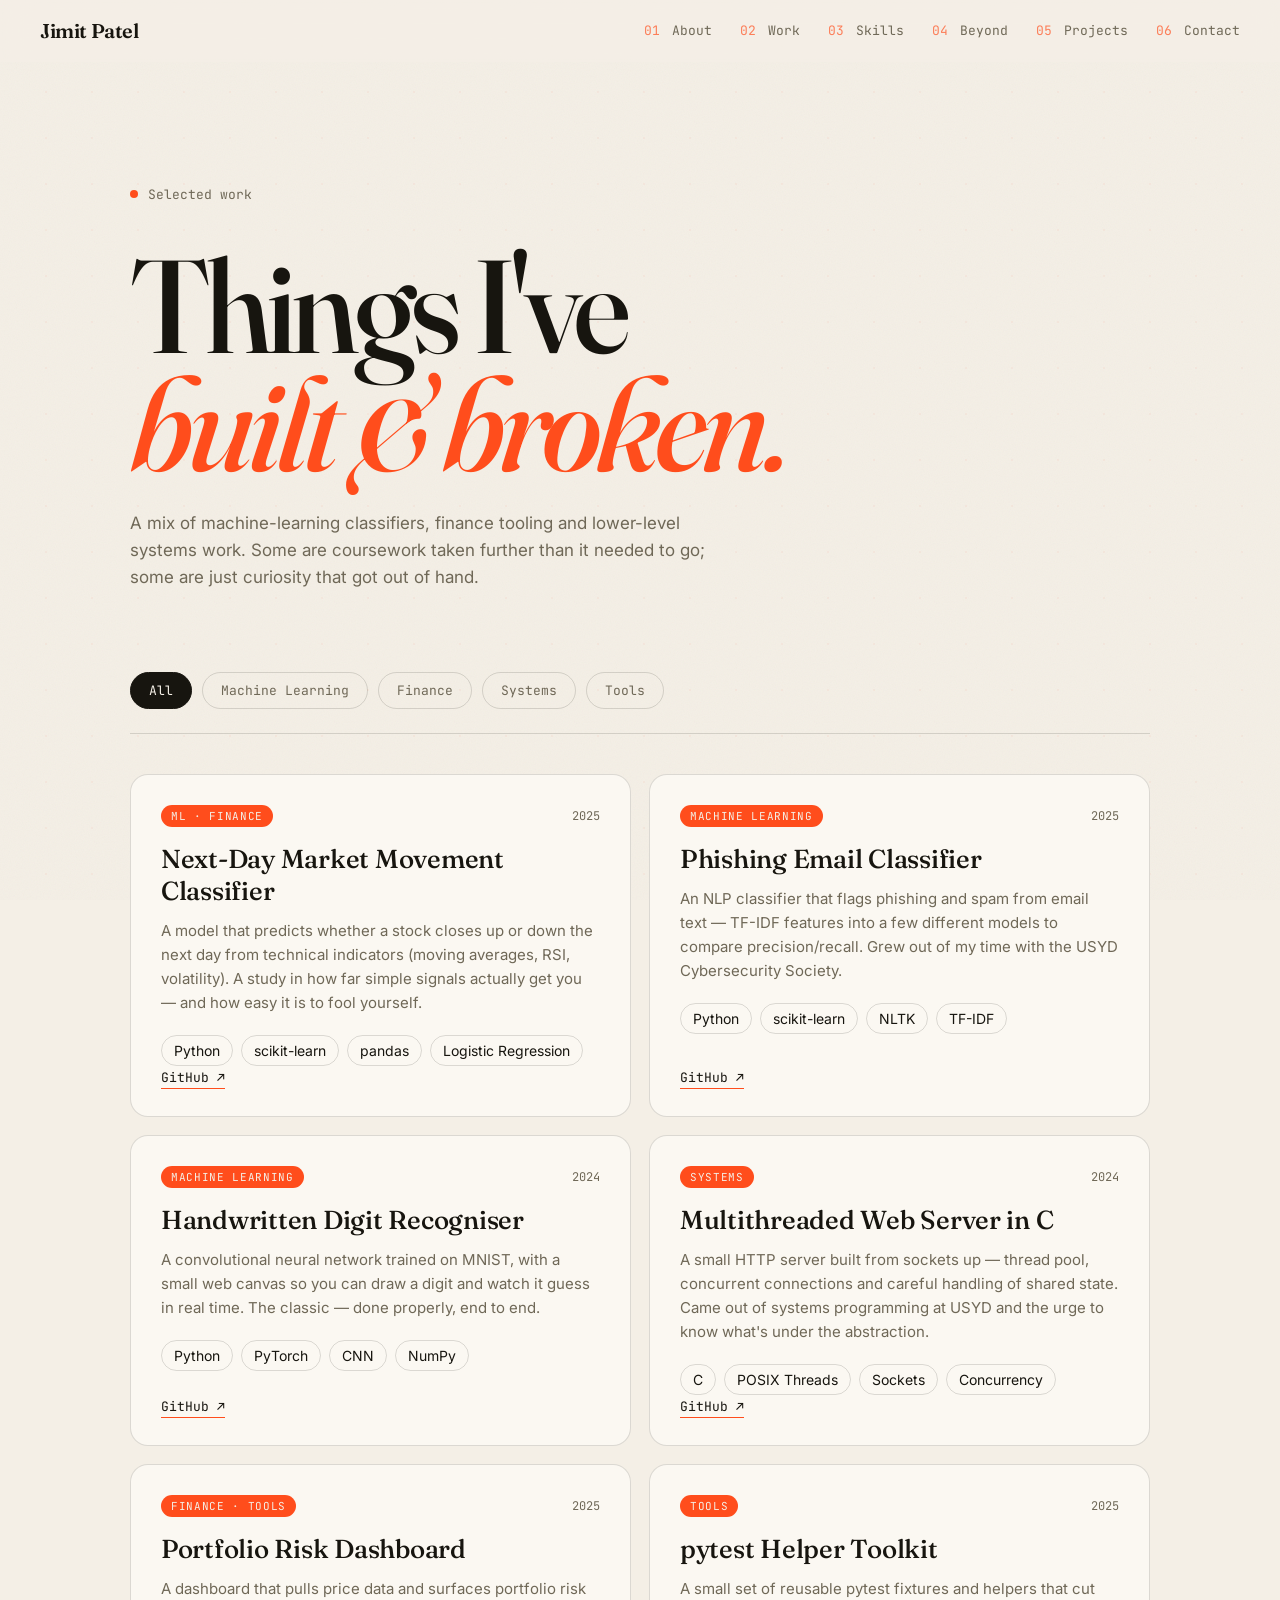
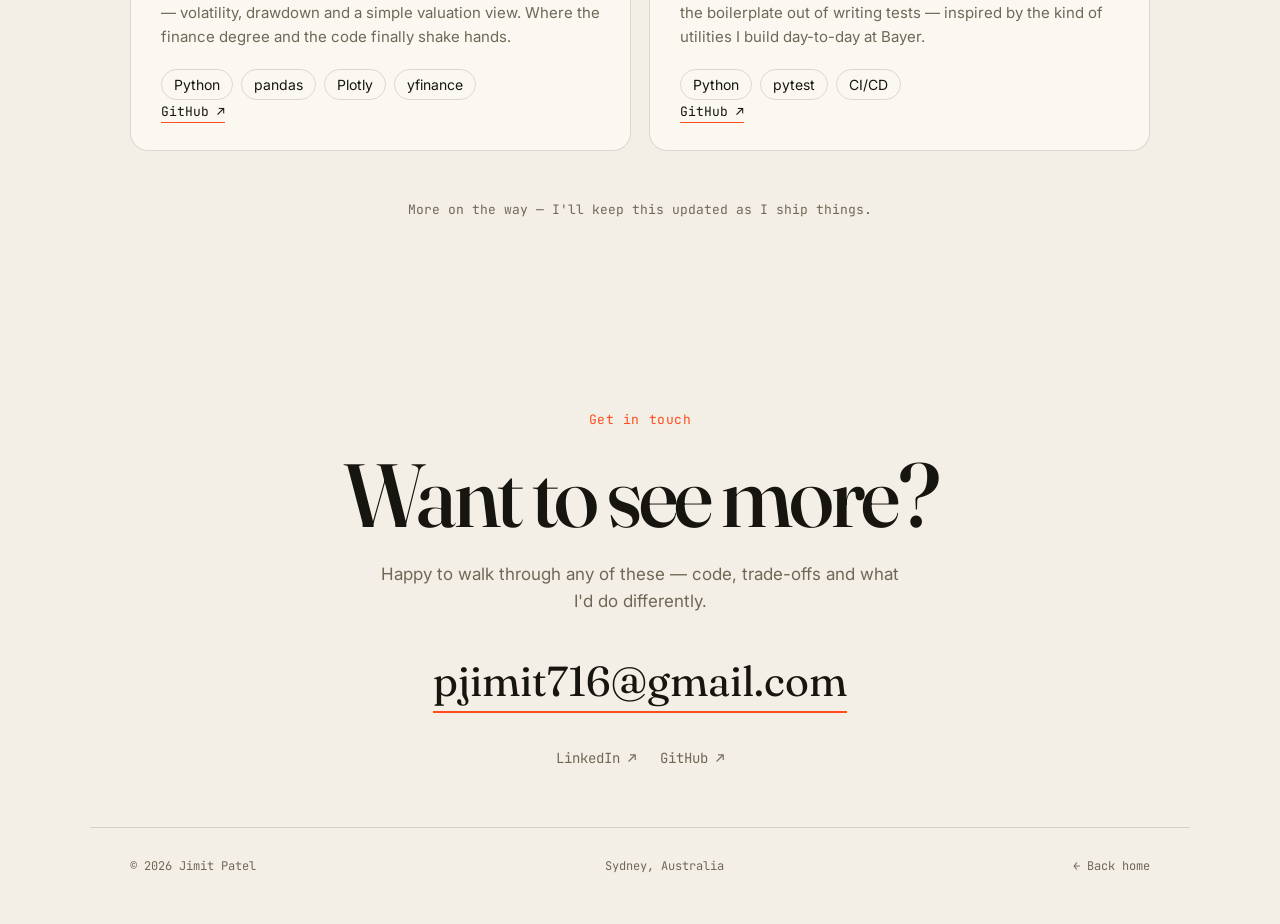
==== projects.html @ 91bda038 "V3 - redesign as editorial site, refresh content, add hidden projects page - Rebuild UI: warm editor" ====
<!DOCTYPE html>
<html lang="en">
<head>
<meta charset="UTF-8">
<meta name="viewport" content="width=device-width, initial-scale=1.0">
<title>Jimit Patel — Projects</title>
<meta name="description" content="Projects by Jimit Patel — machine learning classifiers, finance tooling and systems programming.">
<link rel="preconnect" href="https://fonts.googleapis.com">
<link rel="preconnect" href="https://fonts.gstatic.com" crossorigin>
<link href="https://fonts.googleapis.com/css2?family=Fraunces:ital,opsz,wght@0,9..144,300..900;1,9..144,300..900&family=Inter:wght@300;400;500;600&family=JetBrains+Mono:wght@400;500&display=swap" rel="stylesheet">
<link rel="stylesheet" href="style.css">
</head>

<body>

<canvas id="grid" aria-hidden="true"></canvas>
<div class="grain" aria-hidden="true"></div>
<div class="cursor-glow" aria-hidden="true"></div>

<nav>
  <a href="index.html#top" class="brand">Jimit Patel</a>
  <div class="nav-links" id="navLinks">
    <a href="index.html#about"><span>01</span> About</a>
    <a href="index.html#work"><span>02</span> Work</a>
    <a href="index.html#skills"><span>03</span> Skills</a>
    <a href="index.html#beyond"><span>04</span> Beyond</a>
    <a href="projects.html" class="active"><span>05</span> Projects</a>
    <a href="index.html#contact"><span>06</span> Contact</a>
  </div>
  <button class="nav-toggle" id="navToggle" aria-label="Toggle menu" aria-expanded="false">
    <span></span><span></span><span></span>
  </button>
</nav>

<header class="proj-hero" id="top">
  <p class="eyeline" data-reveal><span class="dot"></span> Selected work</p>
  <h1 data-reveal>Things I've<br><span class="accent">built &amp; broken.</span></h1>
  <p class="lede" data-reveal>
    A mix of machine-learning classifiers, finance tooling and lower-level systems work.
    Some are coursework taken further than it needed to go; some are just curiosity that
    got out of hand.
  </p>
</header>

<section class="proj-section">
  <div class="filter-bar" data-reveal>
    <button class="filter active" data-filter="all">All</button>
    <button class="filter" data-filter="ml">Machine Learning</button>
    <button class="filter" data-filter="finance">Finance</button>
    <button class="filter" data-filter="systems">Systems</button>
    <button class="filter" data-filter="tools">Tools</button>
  </div>

  <div class="proj-grid" id="projGrid">

    <article class="proj-card" data-category="ml finance" data-reveal>
      <div class="pc-top">
        <span class="pc-cat">ML · Finance</span>
        <span class="pc-year">2025</span>
      </div>
      <h3>Next-Day Market Movement Classifier</h3>
      <p>A model that predicts whether a stock closes up or down the next day from technical
        indicators (moving averages, RSI, volatility). A study in how far simple signals
        actually get you — and how easy it is to fool yourself.</p>
      <div class="tags">
        <span>Python</span><span>scikit-learn</span><span>pandas</span><span>Logistic Regression</span>
      </div>
      <div class="pc-links">
        <a href="#" target="_blank" rel="noopener">GitHub ↗</a>
      </div>
    </article>

    <article class="proj-card" data-category="ml" data-reveal>
      <div class="pc-top">
        <span class="pc-cat">Machine Learning</span>
        <span class="pc-year">2025</span>
      </div>
      <h3>Phishing Email Classifier</h3>
      <p>An NLP classifier that flags phishing and spam from email text — TF-IDF features into
        a few different models to compare precision/recall. Grew out of my time with the USYD
        Cybersecurity Society.</p>
      <div class="tags">
        <span>Python</span><span>scikit-learn</span><span>NLTK</span><span>TF-IDF</span>
      </div>
      <div class="pc-links">
        <a href="#" target="_blank" rel="noopener">GitHub ↗</a>
      </div>
    </article>

    <article class="proj-card" data-category="ml" data-reveal>
      <div class="pc-top">
        <span class="pc-cat">Machine Learning</span>
        <span class="pc-year">2024</span>
      </div>
      <h3>Handwritten Digit Recogniser</h3>
      <p>A convolutional neural network trained on MNIST, with a small web canvas so you can
        draw a digit and watch it guess in real time. The classic — done properly, end to end.</p>
      <div class="tags">
        <span>Python</span><span>PyTorch</span><span>CNN</span><span>NumPy</span>
      </div>
      <div class="pc-links">
        <a href="#" target="_blank" rel="noopener">GitHub ↗</a>
      </div>
    </article>

    <article class="proj-card" data-category="systems" data-reveal>
      <div class="pc-top">
        <span class="pc-cat">Systems</span>
        <span class="pc-year">2024</span>
      </div>
      <h3>Multithreaded Web Server in C</h3>
      <p>A small HTTP server built from sockets up — thread pool, concurrent connections and
        careful handling of shared state. Came out of systems programming at USYD and the urge
        to know what's under the abstraction.</p>
      <div class="tags">
        <span>C</span><span>POSIX Threads</span><span>Sockets</span><span>Concurrency</span>
      </div>
      <div class="pc-links">
        <a href="#" target="_blank" rel="noopener">GitHub ↗</a>
      </div>
    </article>

    <article class="proj-card" data-category="finance tools" data-reveal>
      <div class="pc-top">
        <span class="pc-cat">Finance · Tools</span>
        <span class="pc-year">2025</span>
      </div>
      <h3>Portfolio Risk Dashboard</h3>
      <p>A dashboard that pulls price data and surfaces portfolio risk — volatility, drawdown
        and a simple valuation view. Where the finance degree and the code finally shake hands.</p>
      <div class="tags">
        <span>Python</span><span>pandas</span><span>Plotly</span><span>yfinance</span>
      </div>
      <div class="pc-links">
        <a href="#" target="_blank" rel="noopener">GitHub ↗</a>
      </div>
    </article>

    <article class="proj-card" data-category="tools" data-reveal>
      <div class="pc-top">
        <span class="pc-cat">Tools</span>
        <span class="pc-year">2025</span>
      </div>
      <h3>pytest Helper Toolkit</h3>
      <p>A small set of reusable pytest fixtures and helpers that cut the boilerplate out of
        writing tests — inspired by the kind of utilities I build day-to-day at Bayer.</p>
      <div class="tags">
        <span>Python</span><span>pytest</span><span>CI/CD</span>
      </div>
      <div class="pc-links">
        <a href="#" target="_blank" rel="noopener">GitHub ↗</a>
      </div>
    </article>

  </div>

  <p class="proj-note" data-reveal>More on the way — I'll keep this updated as I ship things.</p>
</section>

<section id="contact">
  <p class="section-tag" data-reveal>Get in touch</p>
  <h2 class="contact-head" data-reveal>Want to see more?</h2>
  <p class="contact-sub" data-reveal>Happy to walk through any of these — code, trade-offs and what I'd do differently.</p>
  <a class="mail-link magnetic" href="mailto:pjimit716@gmail.com" data-reveal>pjimit716@gmail.com</a>
  <div class="contact-links" data-reveal>
    <a href="https://www.linkedin.com/in/-jimit-patel" target="_blank" rel="noopener">LinkedIn ↗</a>
    <a href="https://github.com/Jimit-Bayer" target="_blank" rel="noopener">GitHub ↗</a>
  </div>
</section>

<footer>
  <span>© 2026 Jimit Patel</span>
  <span>Sydney, Australia</span>
  <span><a href="index.html#top" style="color:inherit;text-decoration:none;">← Back home</a></span>
</footer>

<button class="to-top" id="toTop" aria-label="Back to top">↑</button>

<script src="script.js"></script>
<script>
/* ---------- project filtering ---------- */
const filters = document.querySelectorAll(".filter");
const cards = document.querySelectorAll(".proj-card");
filters.forEach((btn) => {
  btn.addEventListener("click", () => {
    filters.forEach((b) => b.classList.remove("active"));
    btn.classList.add("active");
    const f = btn.dataset.filter;
    cards.forEach((card) => {
      const show = f === "all" || card.dataset.category.includes(f);
      card.classList.toggle("hide", !show);
    });
  });
});
</script>
</body>
</html>
---- style.css ----
:root {
  --paper: #f4efe6;
  --paper-2: #ece5d8;
  --ink: #17150f;
  --muted: #6f6857;
  --line: rgba(23, 21, 15, 0.14);
  --accent: #ff4d1c;
  --accent-2: #1f4734;
  --card: #fbf8f2;
  --shadow: 0 24px 60px -28px rgba(23, 21, 15, 0.35);
  --serif: "Fraunces", Georgia, serif;
  --sans: "Inter", system-ui, sans-serif;
  --mono: "JetBrains Mono", monospace;
}

* { box-sizing: border-box; }

html { scroll-behavior: smooth; }

body {
  margin: 0;
  font-family: var(--sans);
  background: var(--paper);
  color: var(--ink);
  overflow-x: hidden;
  -webkit-font-smoothing: antialiased;
}

/* ---------- background layers ---------- */
#grid {
  position: fixed;
  inset: 0;
  width: 100%;
  height: 100%;
  z-index: -2;
  opacity: 0.5;
}

.grain {
  position: fixed;
  inset: 0;
  z-index: -1;
  pointer-events: none;
  opacity: 0.045;
  background-image: url("data:image/svg+xml,%3Csvg xmlns='http://www.w3.org/2000/svg' width='120' height='120'%3E%3Cfilter id='n'%3E%3CfeTurbulence type='fractalNoise' baseFrequency='0.85' numOctaves='3'/%3E%3C/filter%3E%3Crect width='100%25' height='100%25' filter='url(%23n)'/%3E%3C/svg%3E");
}

.cursor-glow {
  position: fixed;
  top: 0; left: 0;
  width: 460px; height: 460px;
  margin: -230px 0 0 -230px;
  border-radius: 50%;
  background: radial-gradient(circle, rgba(255, 77, 28, 0.16), transparent 60%);
  pointer-events: none;
  z-index: 0;
  transition: opacity 0.4s ease;
  opacity: 0;
}

/* ---------- nav ---------- */
nav {
  position: sticky;
  top: 0;
  z-index: 1000;
  display: flex;
  justify-content: space-between;
  align-items: center;
  padding: 18px 40px;
  background: rgba(244, 239, 230, 0.72);
  backdrop-filter: blur(14px);
  border-bottom: 1px solid transparent;
  transition: border-color 0.3s ease;
}

nav.scrolled { border-color: var(--line); }

.brand {
  font-family: var(--serif);
  font-weight: 600;
  font-size: 20px;
  letter-spacing: -0.02em;
  color: var(--ink);
  text-decoration: none;
}

.nav-links { display: flex; gap: 28px; }

.nav-links a {
  font-family: var(--mono);
  font-size: 13px;
  color: var(--muted);
  text-decoration: none;
  transition: color 0.25s ease;
  position: relative;
}

.nav-links a span { color: var(--accent); opacity: 0.7; margin-right: 4px; }
.nav-links a:hover,
.nav-links a.active { color: var(--ink); }

/* hamburger */
.nav-toggle {
  display: none;
  flex-direction: column;
  justify-content: center;
  gap: 5px;
  width: 42px; height: 42px;
  background: transparent;
  border: 1px solid var(--line);
  border-radius: 10px;
  cursor: pointer;
  padding: 0;
}
.nav-toggle span {
  display: block;
  width: 18px; height: 2px;
  margin: 0 auto;
  background: var(--ink);
  transition: transform 0.3s ease, opacity 0.3s ease;
}
.nav-toggle.open span:nth-child(1) { transform: translateY(7px) rotate(45deg); }
.nav-toggle.open span:nth-child(2) { opacity: 0; }
.nav-toggle.open span:nth-child(3) { transform: translateY(-7px) rotate(-45deg); }

/* ---------- hero ---------- */
.hero {
  position: relative;
  max-width: 1100px;
  margin: 0 auto;
  padding: 130px 40px 60px;
}

.eyeline {
  font-family: var(--mono);
  font-size: 13px;
  color: var(--muted);
  display: inline-flex;
  align-items: center;
  gap: 10px;
  margin: 0 0 26px;
}

.dot {
  width: 8px; height: 8px;
  border-radius: 50%;
  background: var(--accent);
  box-shadow: 0 0 0 0 rgba(255, 77, 28, 0.6);
  animation: pulse 2s infinite;
}

@keyframes pulse {
  0% { box-shadow: 0 0 0 0 rgba(255, 77, 28, 0.5); }
  70% { box-shadow: 0 0 0 9px rgba(255, 77, 28, 0); }
  100% { box-shadow: 0 0 0 0 rgba(255, 77, 28, 0); }
}

.hero h1 {
  font-family: var(--serif);
  font-weight: 500;
  font-size: clamp(72px, 17vw, 220px);
  line-height: 0.86;
  letter-spacing: -0.04em;
  margin: 0;
}

.hero h1 .line { display: block; }
.hero h1 .accent { color: var(--accent); font-style: italic; }

.role {
  font-family: var(--serif);
  font-size: clamp(22px, 3.4vw, 38px);
  font-weight: 400;
  margin: 30px 0 0;
  color: var(--ink);
}

.role-rotate {
  color: var(--accent-2);
  font-style: italic;
  border-bottom: 3px solid rgba(31, 71, 52, 0.25);
  transition: opacity 0.3s ease;
}

.lede {
  max-width: 560px;
  margin: 26px 0 0;
  font-size: 17px;
  line-height: 1.6;
  color: var(--muted);
}

.buttons {
  display: flex;
  flex-wrap: wrap;
  gap: 14px;
  margin-top: 38px;
}

.btn {
  font-family: var(--mono);
  font-size: 14px;
  padding: 14px 24px;
  border-radius: 100px;
  text-decoration: none;
  transition: transform 0.25s ease, background 0.25s ease, color 0.25s ease;
  border: 1px solid var(--ink);
}

.btn.primary { background: var(--ink); color: var(--paper); }
.btn.primary:hover { background: var(--accent); border-color: var(--accent); }
.btn.ghost { color: var(--ink); background: transparent; }
.btn.ghost:hover { background: var(--ink); color: var(--paper); }
.btn span { transition: transform 0.25s ease; display: inline-block; }
.btn.primary:hover span { transform: translateX(4px); }

/* ---------- marquee ---------- */
.marquee {
  margin-top: 80px;
  overflow: hidden;
  border-top: 1px solid var(--line);
  border-bottom: 1px solid var(--line);
  padding: 16px 0;
  -webkit-mask-image: linear-gradient(90deg, transparent, #000 8%, #000 92%, transparent);
  mask-image: linear-gradient(90deg, transparent, #000 8%, #000 92%, transparent);
}

.marquee-track {
  display: inline-flex;
  gap: 26px;
  white-space: nowrap;
  font-family: var(--serif);
  font-size: 26px;
  font-style: italic;
  color: var(--ink);
  animation: scroll 26s linear infinite;
}
.marquee-track span:nth-child(even) { color: var(--accent); font-style: normal; }

@keyframes scroll {
  to { transform: translateX(-50%); }
}

/* ---------- stats ---------- */
.stats {
  max-width: 1100px;
  margin: 60px auto;
  padding: 0 40px;
  display: grid;
  grid-template-columns: repeat(4, 1fr);
  gap: 30px;
}

.stat { border-top: 2px solid var(--ink); padding-top: 18px; }
.stat .num {
  display: block;
  font-family: var(--serif);
  font-size: clamp(40px, 5vw, 64px);
  font-weight: 500;
  line-height: 1;
  letter-spacing: -0.03em;
}
.stat .label {
  display: block;
  margin-top: 10px;
  font-family: var(--mono);
  font-size: 12px;
  color: var(--muted);
  text-transform: uppercase;
  letter-spacing: 0.04em;
}

/* ---------- sections ---------- */
section {
  max-width: 1100px;
  margin: 0 auto;
  padding: 90px 40px;
}

.section-tag {
  font-family: var(--mono);
  font-size: 13px;
  color: var(--accent);
  margin: 0 0 24px;
  letter-spacing: 0.04em;
}

.section-head {
  font-family: var(--serif);
  font-weight: 500;
  font-size: clamp(34px, 5vw, 58px);
  letter-spacing: -0.03em;
  margin: 0 0 50px;
  line-height: 1;
}

/* ---------- about ---------- */
.about-grid {
  display: grid;
  grid-template-columns: 1fr 1fr;
  gap: 50px;
}
.about-grid h2 {
  font-family: var(--serif);
  font-weight: 500;
  font-size: clamp(32px, 4vw, 52px);
  line-height: 1.05;
  letter-spacing: -0.03em;
  margin: 0;
}
.about-grid h2 em { color: var(--accent); }
.about-body p {
  font-size: 17px;
  line-height: 1.7;
  color: var(--muted);
  margin: 0 0 20px;
}
.about-body p:last-child { margin-bottom: 0; }

/* ---------- timeline ---------- */
.timeline {
  list-style: none;
  margin: 0;
  padding: 0;
  border-left: 1px solid var(--line);
}
.tl-item {
  position: relative;
  display: grid;
  grid-template-columns: 200px 1fr;
  gap: 30px;
  padding: 0 0 50px 36px;
}
.tl-item::before {
  content: "";
  position: absolute;
  left: -7px;
  top: 6px;
  width: 13px; height: 13px;
  border-radius: 50%;
  background: var(--paper);
  border: 2px solid var(--accent);
}
.tl-time {
  font-family: var(--mono);
  font-size: 13px;
  color: var(--muted);
  padding-top: 4px;
}
.tl-card h3 {
  font-family: var(--serif);
  font-weight: 500;
  font-size: 24px;
  margin: 0 0 4px;
  letter-spacing: -0.01em;
}
.tl-card h3 .org {
  display: inline-block;
  font-family: var(--mono);
  font-size: 12px;
  color: var(--paper);
  background: var(--accent);
  padding: 3px 9px;
  border-radius: 100px;
  vertical-align: middle;
  margin-left: 6px;
  font-weight: 400;
}
.tl-card.edu h3 .org { background: var(--accent-2); }
.place {
  font-family: var(--mono);
  font-size: 12px;
  color: var(--muted);
  margin: 0 0 14px;
}
.tl-card ul { margin: 0; padding-left: 18px; }
.tl-card li {
  font-size: 15px;
  line-height: 1.6;
  color: var(--muted);
  margin-bottom: 8px;
}

/* ---------- skills ---------- */
.skill-grid {
  display: grid;
  grid-template-columns: repeat(3, 1fr);
  gap: 18px;
}
.skill-card {
  background: var(--card);
  border: 1px solid var(--line);
  border-radius: 16px;
  padding: 26px;
  transition: transform 0.3s ease, box-shadow 0.3s ease;
}
.skill-card:hover { transform: translateY(-6px); box-shadow: var(--shadow); }
.skill-card h3 {
  font-family: var(--mono);
  font-size: 13px;
  text-transform: uppercase;
  letter-spacing: 0.05em;
  color: var(--accent);
  margin: 0 0 16px;
}
.tags { display: flex; flex-wrap: wrap; gap: 8px; }
.tags span {
  font-size: 14px;
  padding: 6px 12px;
  border: 1px solid var(--line);
  border-radius: 100px;
  color: var(--ink);
  transition: background 0.2s ease, color 0.2s ease;
}
.skill-card:hover .tags span { background: var(--paper-2); }

/* ---------- beyond ---------- */
.beyond-grid {
  display: grid;
  grid-template-columns: repeat(3, 1fr);
  gap: 18px;
}
.beyond-card {
  border: 1px solid var(--line);
  border-radius: 16px;
  padding: 30px;
  background: var(--card);
  transition: transform 0.3s ease, background 0.3s ease;
}
.beyond-card:hover { transform: translateY(-6px); background: var(--ink); }
.beyond-card:hover h3,
.beyond-card:hover p { color: var(--paper); }
.beyond-card:hover .bk-no { color: var(--accent); }
.bk-no {
  font-family: var(--mono);
  font-size: 13px;
  color: var(--accent);
}
.beyond-card h3 {
  font-family: var(--serif);
  font-weight: 500;
  font-size: 24px;
  margin: 14px 0 10px;
}
.beyond-card p {
  font-size: 15px;
  line-height: 1.6;
  color: var(--muted);
  margin: 0;
}

/* ---------- contact ---------- */
#contact { text-align: center; padding-bottom: 60px; }
.contact-head {
  font-family: var(--serif);
  font-weight: 500;
  font-size: clamp(40px, 7vw, 96px);
  line-height: 0.95;
  letter-spacing: -0.04em;
  margin: 0 auto 24px;
}
.contact-head em { color: var(--accent); }
.contact-sub {
  max-width: 540px;
  margin: 0 auto 40px;
  font-size: 17px;
  line-height: 1.6;
  color: var(--muted);
}
.mail-link {
  display: inline-block;
  font-family: var(--serif);
  font-size: clamp(24px, 4vw, 42px);
  color: var(--ink);
  text-decoration: none;
  border-bottom: 2px solid var(--accent);
  padding-bottom: 4px;
  transition: color 0.25s ease;
}
.mail-link:hover { color: var(--accent); }
.contact-links {
  margin-top: 36px;
  display: flex;
  gap: 24px;
  justify-content: center;
}
.contact-links a {
  font-family: var(--mono);
  font-size: 14px;
  color: var(--muted);
  text-decoration: none;
  transition: color 0.25s ease;
}
.contact-links a:hover { color: var(--ink); }

/* ---------- footer ---------- */
footer {
  max-width: 1100px;
  margin: 0 auto;
  padding: 30px 40px 50px;
  display: flex;
  justify-content: space-between;
  border-top: 1px solid var(--line);
  font-family: var(--mono);
  font-size: 12px;
  color: var(--muted);
}

/* ---------- to top ---------- */
.to-top {
  position: fixed;
  bottom: 28px; right: 28px;
  width: 46px; height: 46px;
  border-radius: 50%;
  border: 1px solid var(--ink);
  background: var(--paper);
  color: var(--ink);
  cursor: pointer;
  font-size: 18px;
  opacity: 0;
  pointer-events: none;
  transition: opacity 0.3s ease, transform 0.3s ease, background 0.25s ease;
  z-index: 900;
}
.to-top.show { opacity: 1; pointer-events: auto; }
.to-top:hover { background: var(--ink); color: var(--paper); transform: translateY(-3px); }

/* ---------- projects page ---------- */
.proj-hero {
  max-width: 1100px;
  margin: 0 auto;
  padding: 120px 40px 40px;
}
.proj-hero h1 {
  font-family: var(--serif);
  font-weight: 500;
  font-size: clamp(56px, 11vw, 132px);
  line-height: 0.9;
  letter-spacing: -0.04em;
  margin: 18px 0 0;
}
.proj-hero h1 .accent { color: var(--accent); font-style: italic; }
.proj-hero .lede { max-width: 600px; }

.proj-section { max-width: 1100px; margin: 0 auto; padding: 40px 40px 90px; }

.filter-bar {
  display: flex;
  flex-wrap: wrap;
  gap: 10px;
  margin-bottom: 40px;
  border-bottom: 1px solid var(--line);
  padding-bottom: 24px;
}
.filter {
  font-family: var(--mono);
  font-size: 13px;
  padding: 9px 18px;
  border-radius: 100px;
  border: 1px solid var(--line);
  background: transparent;
  color: var(--muted);
  cursor: pointer;
  transition: background 0.25s ease, color 0.25s ease, border-color 0.25s ease;
}
.filter:hover { color: var(--ink); border-color: var(--ink); }
.filter.active { background: var(--ink); color: var(--paper); border-color: var(--ink); }

.proj-grid {
  display: grid;
  grid-template-columns: repeat(2, 1fr);
  gap: 18px;
}
.proj-card {
  background: var(--card);
  border: 1px solid var(--line);
  border-radius: 18px;
  padding: 30px;
  display: flex;
  flex-direction: column;
  transition: transform 0.3s ease, box-shadow 0.3s ease, opacity 0.3s ease;
}
.proj-card:hover { transform: translateY(-6px); box-shadow: var(--shadow); }
.proj-card.hide { display: none; }
.pc-top {
  display: flex;
  justify-content: space-between;
  align-items: center;
  margin-bottom: 16px;
}
.pc-cat {
  font-family: var(--mono);
  font-size: 11px;
  text-transform: uppercase;
  letter-spacing: 0.06em;
  color: var(--paper);
  background: var(--accent);
  padding: 4px 10px;
  border-radius: 100px;
}
.pc-year { font-family: var(--mono); font-size: 12px; color: var(--muted); }
.proj-card h3 {
  font-family: var(--serif);
  font-weight: 500;
  font-size: 26px;
  letter-spacing: -0.01em;
  margin: 0 0 12px;
}
.proj-card > p {
  font-size: 15px;
  line-height: 1.6;
  color: var(--muted);
  margin: 0 0 20px;
}
.pc-links { margin-top: auto; }
.pc-links a {
  font-family: var(--mono);
  font-size: 13px;
  color: var(--ink);
  text-decoration: none;
  border-bottom: 1px solid var(--accent);
  padding-bottom: 2px;
  transition: color 0.2s ease;
}
.pc-links a:hover { color: var(--accent); }
.proj-note {
  text-align: center;
  font-family: var(--mono);
  font-size: 13px;
  color: var(--muted);
  margin-top: 50px;
}

@media (max-width: 760px) {
  .proj-grid { grid-template-columns: 1fr; }
}
@media (max-width: 640px) {
  .proj-hero { padding: 90px 22px 30px; }
  .proj-section { padding: 30px 22px 70px; }
}

/* ---------- reveal animation ---------- */
[data-reveal] {
  opacity: 0;
  transform: translateY(24px);
  transition: opacity 0.7s cubic-bezier(0.16, 1, 0.3, 1),
              transform 0.7s cubic-bezier(0.16, 1, 0.3, 1);
}
[data-reveal].in { opacity: 1; transform: none; }

@media (prefers-reduced-motion: reduce) {
  * { animation: none !important; scroll-behavior: auto; }
  [data-reveal] { opacity: 1; transform: none; }
}

/* ---------- responsive ---------- */
@media (max-width: 880px) {
  .about-grid { grid-template-columns: 1fr; gap: 24px; }
  .stats { grid-template-columns: repeat(2, 1fr); }
  .skill-grid, .beyond-grid { grid-template-columns: 1fr; }
  .tl-item { grid-template-columns: 1fr; gap: 8px; }
}

@media (max-width: 760px) {
  .nav-toggle { display: flex; }
  .nav-links {
    position: absolute;
    top: 100%;
    left: 0;
    right: 0;
    flex-direction: column;
    gap: 0;
    background: rgba(244, 239, 230, 0.97);
    backdrop-filter: blur(14px);
    border-bottom: 1px solid var(--line);
    padding: 8px 0;
    max-height: 0;
    overflow: hidden;
    opacity: 0;
    pointer-events: none;
    transition: max-height 0.35s ease, opacity 0.25s ease;
  }
  .nav-links.open {
    max-height: 420px;
    opacity: 1;
    pointer-events: auto;
  }
  .nav-links a {
    padding: 14px 24px;
    font-size: 15px;
    border-bottom: 1px solid var(--line);
  }
  .nav-links a:last-child { border-bottom: none; }
}

@media (max-width: 640px) {
  nav { padding: 14px 20px; }
  .hero { padding: 90px 22px 40px; }
  .hero h1 { font-size: clamp(58px, 20vw, 100px); }
  section { padding: 70px 22px; }
  .stats { padding: 0 22px; gap: 26px 18px; }
  .stat .num { font-size: clamp(36px, 11vw, 52px); }
  footer { padding: 30px 22px 40px; flex-direction: column; gap: 8px; }
  .marquee-track { font-size: 20px; }
  .buttons { gap: 10px; }
  .btn { padding: 12px 20px; font-size: 13px; }
  .to-top { bottom: 18px; right: 18px; }
}
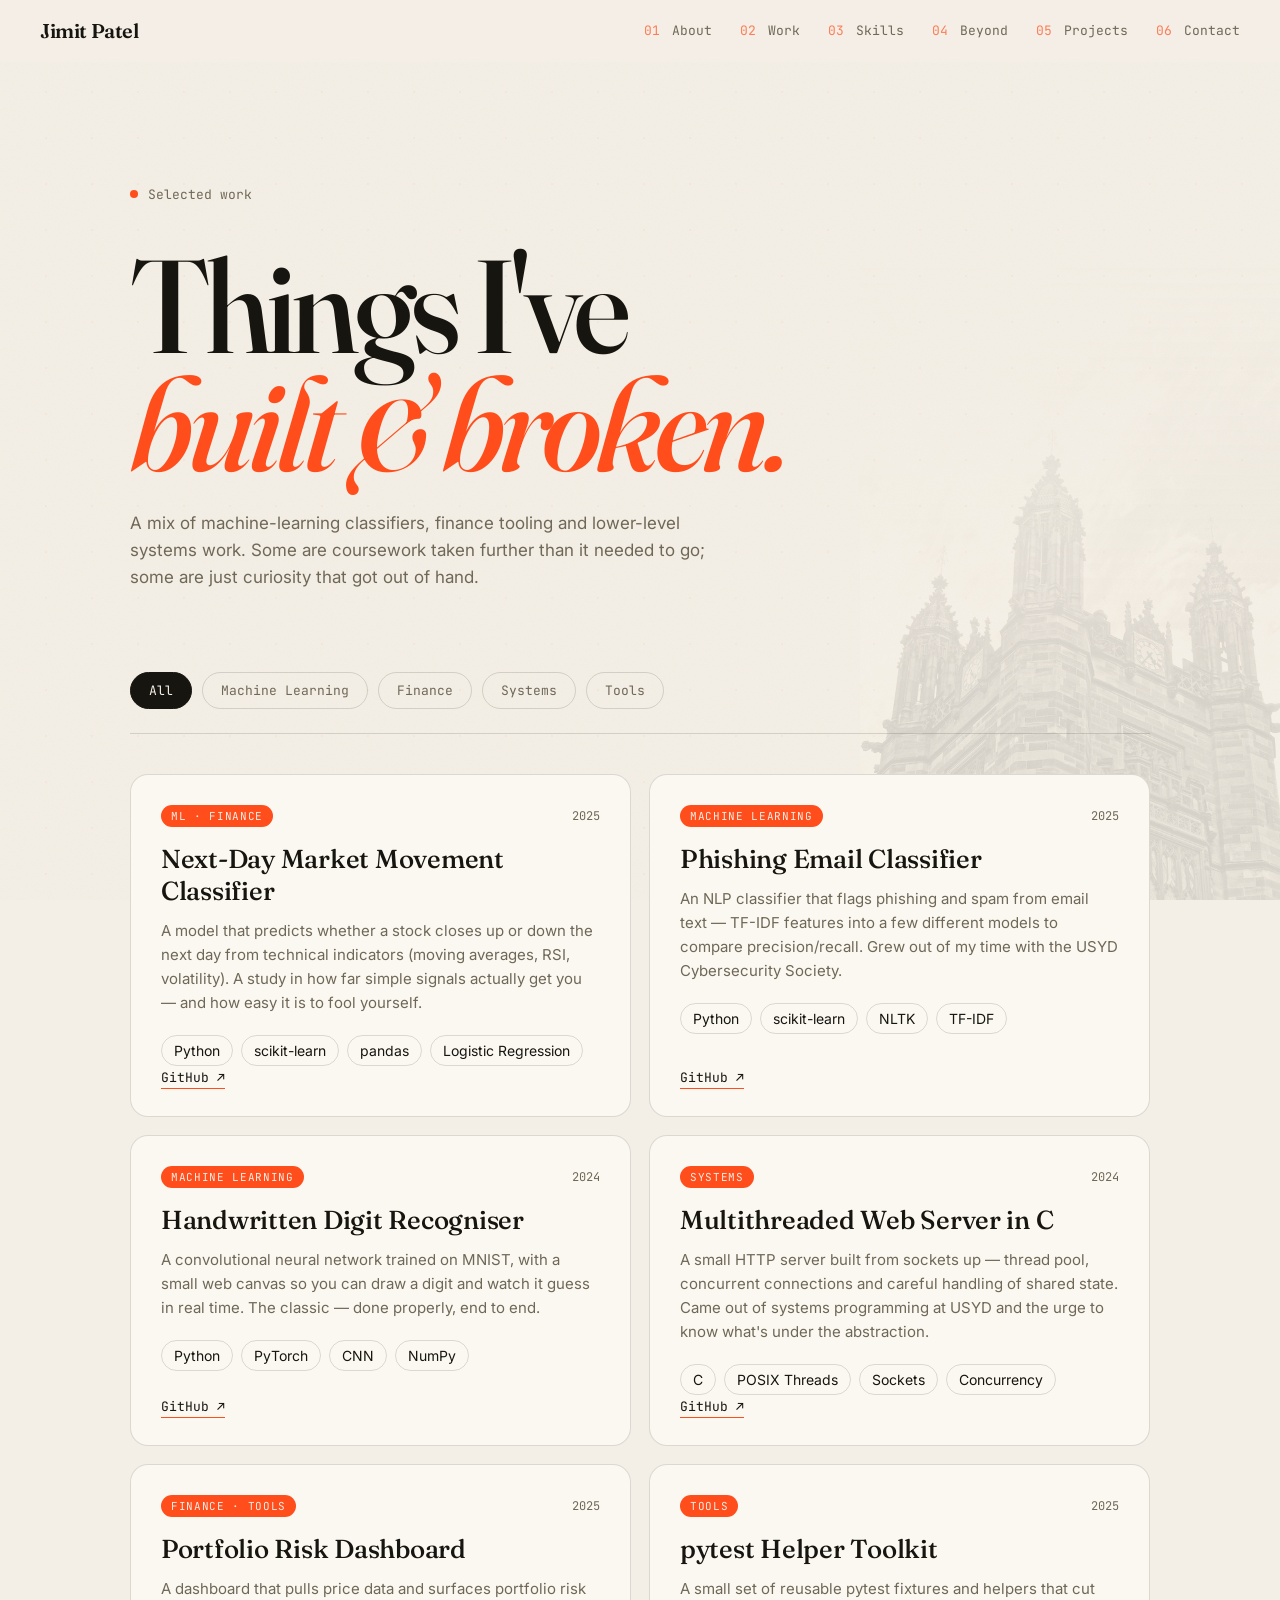
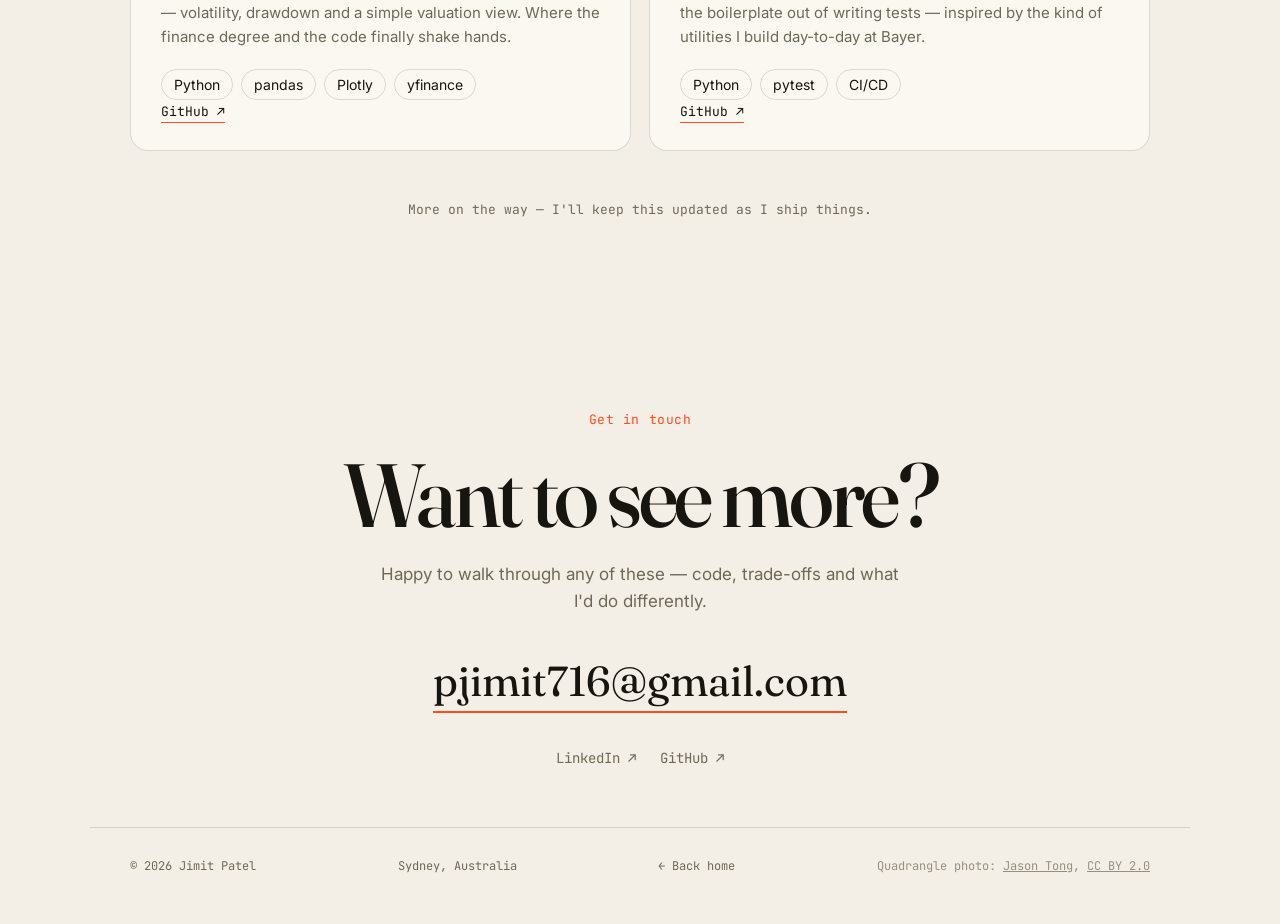
==== commit 23cb8657: "Add USYD Quadrangle clock tower backdrop - Replace hand-drawn SVG with a faint, sepia-toned photo of" ====
--- a/projects.html
+++ b/projects.html
@@ -17,6 +17,8 @@
 <div class="grain" aria-hidden="true"></div>
 <div class="cursor-glow" aria-hidden="true"></div>
 
+<div class="quad-bg" aria-hidden="true"></div>
+
 <nav>
   <a href="index.html#top" class="brand">Jimit Patel</a>
   <div class="nav-links" id="navLinks">
@@ -172,6 +174,7 @@
   <span>© 2026 Jimit Patel</span>
   <span>Sydney, Australia</span>
   <span><a href="index.html#top" style="color:inherit;text-decoration:none;">← Back home</a></span>
+  <span class="credit">Quadrangle photo: <a href="https://commons.wikimedia.org/wiki/File:The_Clocktower_(14150802624).jpg" target="_blank" rel="noopener">Jason Tong</a>, <a href="https://creativecommons.org/licenses/by/2.0/" target="_blank" rel="noopener">CC BY 2.0</a></span>
 </footer>
 
 <button class="to-top" id="toTop" aria-label="Back to top">↑</button>
--- a/style.css
+++ b/style.css
@@ -58,6 +58,23 @@
   opacity: 0;
 }
 
+/* USYD Quadrangle clock tower backdrop */
+.quad-bg {
+  position: fixed;
+  right: -20px;
+  bottom: 0;
+  width: min(440px, 50%);
+  height: 78vh;
+  background: url("quad.jpg") no-repeat bottom right;
+  background-size: contain;
+  filter: grayscale(1) sepia(0.4) contrast(1.05) brightness(1.02);
+  opacity: 0.12;
+  z-index: -1;
+  pointer-events: none;
+  -webkit-mask-image: linear-gradient(to top, #000 25%, transparent 92%);
+  mask-image: linear-gradient(to top, #000 25%, transparent 92%);
+}
+
 /* ---------- nav ---------- */
 nav {
   position: sticky;
@@ -499,12 +516,16 @@
   margin: 0 auto;
   padding: 30px 40px 50px;
   display: flex;
+  flex-wrap: wrap;
+  gap: 8px 24px;
   justify-content: space-between;
   border-top: 1px solid var(--line);
   font-family: var(--mono);
   font-size: 12px;
   color: var(--muted);
 }
+footer .credit { opacity: 0.7; }
+footer .credit a { color: inherit; }
 
 /* ---------- to top ---------- */
 .to-top {
@@ -695,6 +716,16 @@
 
 @media (max-width: 640px) {
   nav { padding: 14px 20px; }
+  /* let the Quadrangle tower carry the background on phones */
+  #grid { opacity: 0.25; }
+  .quad-bg {
+    right: 50%;
+    transform: translateX(50%);
+    width: 92%;
+    height: 80vh;
+    opacity: 0.16;
+    background-position: bottom center;
+  }
   .hero { padding: 90px 22px 40px; }
   .hero h1 { font-size: clamp(58px, 20vw, 100px); }
   section { padding: 70px 22px; }
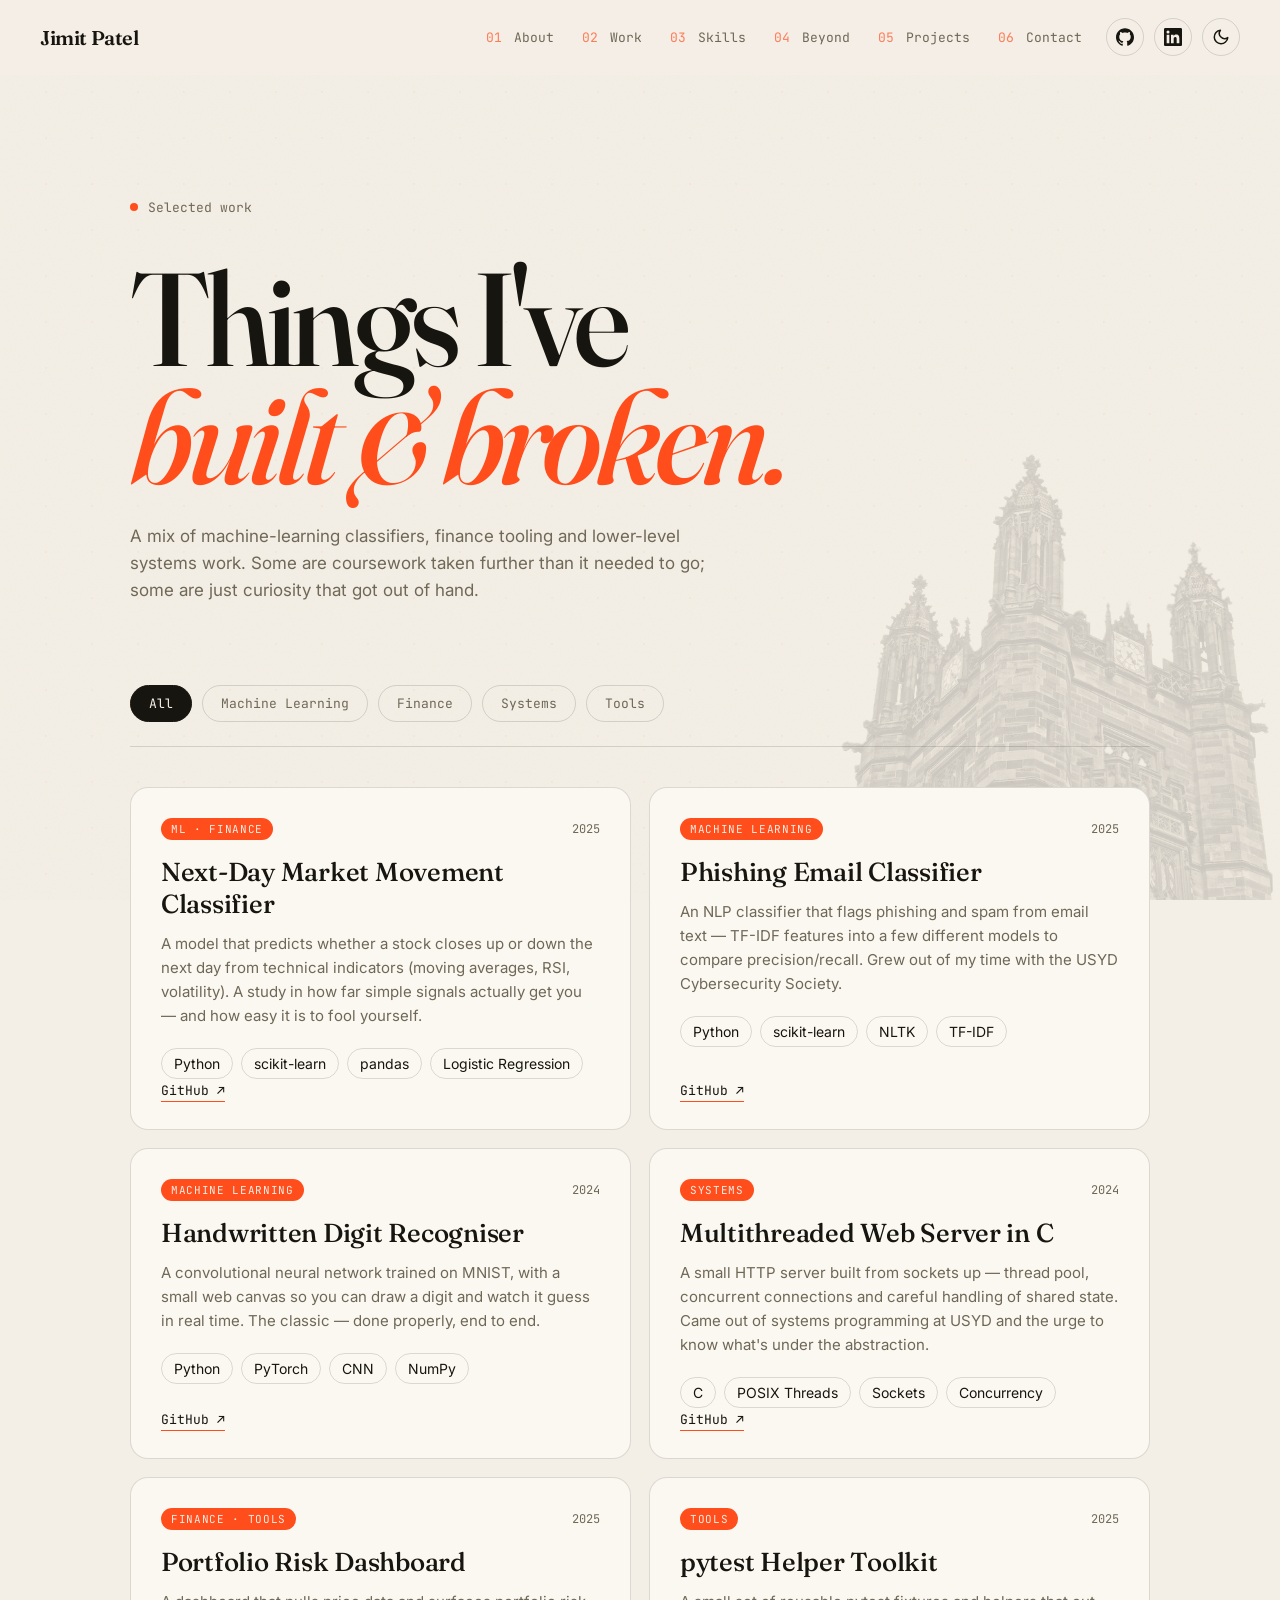
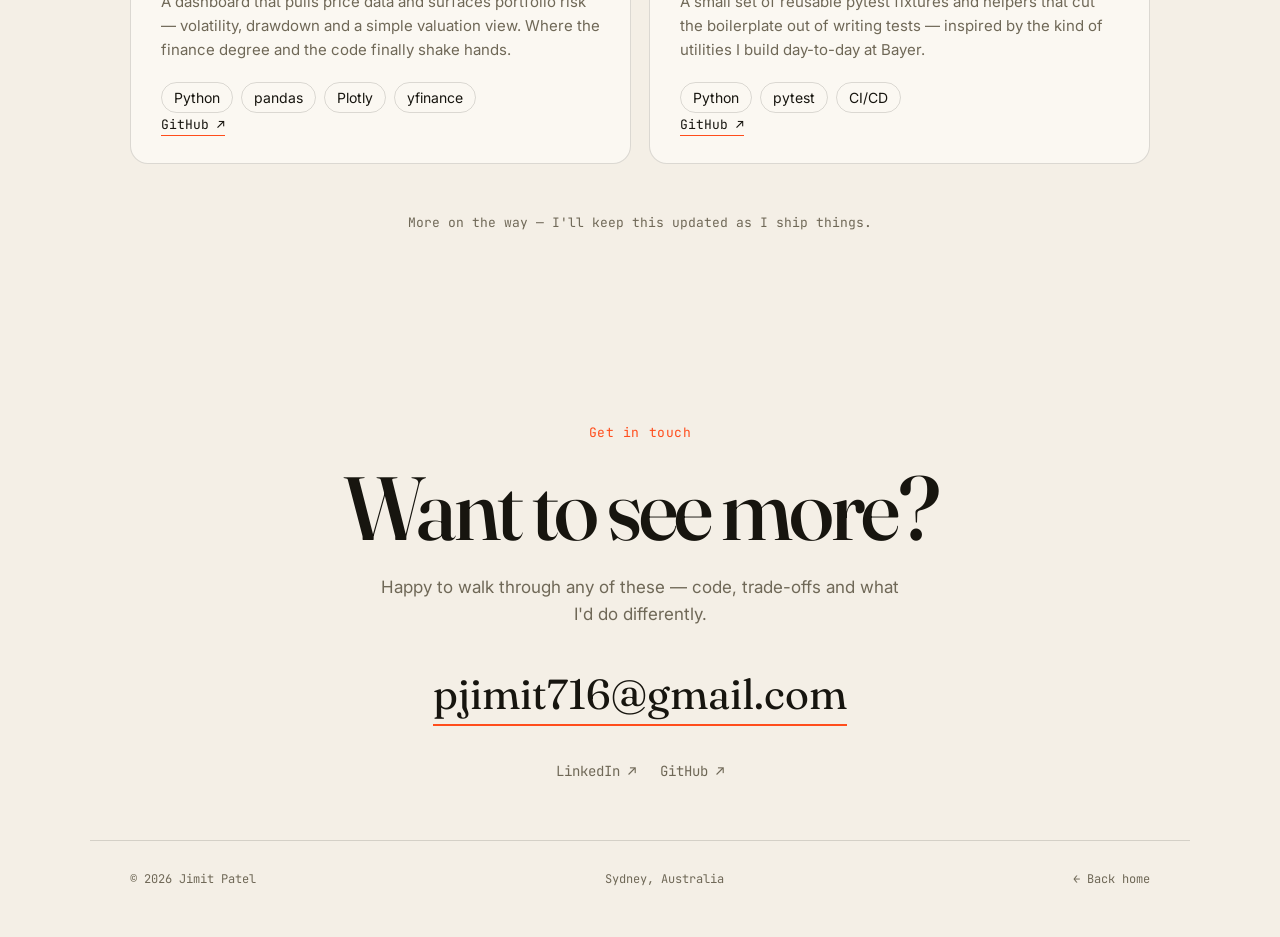
==== commit a547fa74: "Add dark mode, nav social icons, favicon, building cutout & click ripple - Dark mode toggle (sun/moo" ====
--- a/projects.html
+++ b/projects.html
@@ -3,8 +3,18 @@
 <head>
 <meta charset="UTF-8">
 <meta name="viewport" content="width=device-width, initial-scale=1.0">
+<script>
+  (function () {
+    try {
+      var t = localStorage.getItem('theme');
+      if (!t) t = matchMedia('(prefers-color-scheme: dark)').matches ? 'dark' : 'light';
+      document.documentElement.setAttribute('data-theme', t);
+    } catch (e) {}
+  })();
+</script>
 <title>Jimit Patel — Projects</title>
 <meta name="description" content="Projects by Jimit Patel — machine learning classifiers, finance tooling and systems programming.">
+<link rel="icon" type="image/svg+xml" href="favicon.svg">
 <link rel="preconnect" href="https://fonts.googleapis.com">
 <link rel="preconnect" href="https://fonts.gstatic.com" crossorigin>
 <link href="https://fonts.googleapis.com/css2?family=Fraunces:ital,opsz,wght@0,9..144,300..900;1,9..144,300..900&family=Inter:wght@300;400;500;600&family=JetBrains+Mono:wght@400;500&display=swap" rel="stylesheet">
@@ -21,17 +31,31 @@
 
 <nav>
   <a href="index.html#top" class="brand">Jimit Patel</a>
-  <div class="nav-links" id="navLinks">
-    <a href="index.html#about"><span>01</span> About</a>
-    <a href="index.html#work"><span>02</span> Work</a>
-    <a href="index.html#skills"><span>03</span> Skills</a>
-    <a href="index.html#beyond"><span>04</span> Beyond</a>
-    <a href="projects.html" class="active"><span>05</span> Projects</a>
-    <a href="index.html#contact"><span>06</span> Contact</a>
-  </div>
-  <button class="nav-toggle" id="navToggle" aria-label="Toggle menu" aria-expanded="false">
-    <span></span><span></span><span></span>
-  </button>
+  <div class="nav-right">
+    <div class="nav-links" id="navLinks">
+      <a href="index.html#about"><span>01</span> About</a>
+      <a href="index.html#work"><span>02</span> Work</a>
+      <a href="index.html#skills"><span>03</span> Skills</a>
+      <a href="index.html#beyond"><span>04</span> Beyond</a>
+      <a href="projects.html" class="active"><span>05</span> Projects</a>
+      <a href="index.html#contact"><span>06</span> Contact</a>
+    </div>
+    <div class="nav-icons">
+      <a class="icon-btn" href="https://github.com/Jimit-Bayer" target="_blank" rel="noopener" aria-label="GitHub">
+        <svg viewBox="0 0 24 24" fill="currentColor" aria-hidden="true"><path d="M12 .297c-6.63 0-12 5.373-12 12 0 5.303 3.438 9.8 8.205 11.385.6.113.82-.258.82-.577 0-.285-.01-1.04-.015-2.04-3.338.724-4.042-1.61-4.042-1.61C4.422 18.07 3.633 17.7 3.633 17.7c-1.087-.744.084-.729.084-.729 1.205.084 1.838 1.236 1.838 1.236 1.07 1.835 2.809 1.305 3.495.998.108-.776.417-1.305.76-1.605-2.665-.3-5.466-1.332-5.466-5.93 0-1.31.465-2.38 1.235-3.22-.135-.303-.54-1.523.105-3.176 0 0 1.005-.322 3.3 1.23.96-.267 1.98-.399 3-.405 1.02.006 2.04.138 3 .405 2.28-1.552 3.285-1.23 3.285-1.23.645 1.653.24 2.873.12 3.176.765.84 1.23 1.91 1.23 3.22 0 4.61-2.805 5.625-5.475 5.92.42.36.81 1.096.81 2.22 0 1.606-.015 2.896-.015 3.286 0 .315.21.69.825.57C20.565 22.092 24 17.592 24 12.297c0-6.627-5.373-12-12-12"/></svg>
+      </a>
+      <a class="icon-btn" href="https://www.linkedin.com/in/-jimit-patel" target="_blank" rel="noopener" aria-label="LinkedIn">
+        <svg viewBox="0 0 24 24" fill="currentColor" aria-hidden="true"><path d="M20.447 20.452h-3.554v-5.569c0-1.328-.027-3.037-1.852-3.037-1.853 0-2.136 1.445-2.136 2.939v5.667H9.351V9h3.414v1.561h.046c.477-.9 1.637-1.85 3.37-1.85 3.601 0 4.267 2.37 4.267 5.455v6.286zM5.337 7.433a2.062 2.062 0 01-2.063-2.065 2.064 2.064 0 112.063 2.065zm1.782 13.019H3.555V9h3.564v11.452zM22.225 0H1.771C.792 0 0 .774 0 1.729v20.542C0 23.227.792 24 1.771 24h20.451C23.2 24 24 23.227 24 22.271V1.729C24 .774 23.2 0 22.222 0h.003z"/></svg>
+      </a>
+      <button class="icon-btn theme-toggle" id="themeToggle" aria-label="Toggle dark mode">
+        <svg class="icon-moon" viewBox="0 0 24 24" fill="none" stroke="currentColor" stroke-width="2" stroke-linecap="round" stroke-linejoin="round" aria-hidden="true"><path d="M21 12.79A9 9 0 1 1 11.21 3 7 7 0 0 0 21 12.79z"/></svg>
+        <svg class="icon-sun" viewBox="0 0 24 24" fill="none" stroke="currentColor" stroke-width="2" stroke-linecap="round" stroke-linejoin="round" aria-hidden="true"><circle cx="12" cy="12" r="5"/><line x1="12" y1="1" x2="12" y2="3"/><line x1="12" y1="21" x2="12" y2="23"/><line x1="4.22" y1="4.22" x2="5.64" y2="5.64"/><line x1="18.36" y1="18.36" x2="19.78" y2="19.78"/><line x1="1" y1="12" x2="3" y2="12"/><line x1="21" y1="12" x2="23" y2="12"/><line x1="4.22" y1="19.78" x2="5.64" y2="18.36"/><line x1="18.36" y1="5.64" x2="19.78" y2="4.22"/></svg>
+      </button>
+    </div>
+    <button class="nav-toggle" id="navToggle" aria-label="Toggle menu" aria-expanded="false">
+      <span></span><span></span><span></span>
+    </button>
+  </div>
 </nav>
 
 <header class="proj-hero" id="top">
@@ -174,7 +198,6 @@
   <span>© 2026 Jimit Patel</span>
   <span>Sydney, Australia</span>
   <span><a href="index.html#top" style="color:inherit;text-decoration:none;">← Back home</a></span>
-  <span class="credit">Quadrangle photo: <a href="https://commons.wikimedia.org/wiki/File:The_Clocktower_(14150802624).jpg" target="_blank" rel="noopener">Jason Tong</a>, <a href="https://creativecommons.org/licenses/by/2.0/" target="_blank" rel="noopener">CC BY 2.0</a></span>
 </footer>
 
 <button class="to-top" id="toTop" aria-label="Back to top">↑</button>
--- a/style.css
+++ b/style.css
@@ -8,9 +8,25 @@
   --accent-2: #1f4734;
   --card: #fbf8f2;
   --shadow: 0 24px 60px -28px rgba(23, 21, 15, 0.35);
+  --nav-bg: rgba(244, 239, 230, 0.72);
+  --nav-bg-mobile: rgba(244, 239, 230, 0.97);
   --serif: "Fraunces", Georgia, serif;
   --sans: "Inter", system-ui, sans-serif;
   --mono: "JetBrains Mono", monospace;
+}
+
+:root[data-theme="dark"] {
+  --paper: #141210;
+  --paper-2: #1c1915;
+  --ink: #f1ece1;
+  --muted: #9d9484;
+  --line: rgba(241, 236, 225, 0.14);
+  --accent: #ff5e30;
+  --accent-2: #5fae86;
+  --card: #1e1b16;
+  --shadow: 0 24px 60px -28px rgba(0, 0, 0, 0.6);
+  --nav-bg: rgba(20, 18, 16, 0.72);
+  --nav-bg-mobile: rgba(20, 18, 16, 0.97);
 }
 
 * { box-sizing: border-box; }
@@ -24,6 +40,7 @@
   color: var(--ink);
   overflow-x: hidden;
   -webkit-font-smoothing: antialiased;
+  transition: background 0.4s ease, color 0.4s ease;
 }
 
 /* ---------- background layers ---------- */
@@ -58,21 +75,45 @@
   opacity: 0;
 }
 
+/* click ripple / splash */
+.ripple {
+  position: fixed;
+  width: 18px; height: 18px;
+  margin: -9px 0 0 -9px;
+  border-radius: 50%;
+  background: radial-gradient(circle, var(--accent) 0%, rgba(255, 77, 28, 0.35) 45%, transparent 70%);
+  pointer-events: none;
+  z-index: 9999;
+  opacity: 0.5;
+  transform: scale(0);
+  animation: ripple-out 0.65s cubic-bezier(0.16, 1, 0.3, 1) forwards;
+}
+@keyframes ripple-out {
+  to { transform: scale(16); opacity: 0; }
+}
+@media (prefers-reduced-motion: reduce) {
+  .ripple { display: none; }
+}
+
 /* USYD Quadrangle clock tower backdrop */
 .quad-bg {
   position: fixed;
-  right: -20px;
+  right: 0;
   bottom: 0;
-  width: min(440px, 50%);
-  height: 78vh;
-  background: url("quad.jpg") no-repeat bottom right;
+  width: min(440px, 44%);
+  height: 88vh;
+  opacity: 0.16;
+  z-index: -1;
+  pointer-events: none;
+}
+/* transparent building cutout — no rectangle, blends on any background */
+.quad-bg::before {
+  content: '';
+  position: absolute;
+  inset: 0;
+  background: url("quad-cutout.png") no-repeat bottom right;
   background-size: contain;
   filter: grayscale(1) sepia(0.4) contrast(1.05) brightness(1.02);
-  opacity: 0.12;
-  z-index: -1;
-  pointer-events: none;
-  -webkit-mask-image: linear-gradient(to top, #000 25%, transparent 92%);
-  mask-image: linear-gradient(to top, #000 25%, transparent 92%);
 }
 
 /* ---------- nav ---------- */
@@ -84,7 +125,7 @@
   justify-content: space-between;
   align-items: center;
   padding: 18px 40px;
-  background: rgba(244, 239, 230, 0.72);
+  background: var(--nav-bg);
   backdrop-filter: blur(14px);
   border-bottom: 1px solid transparent;
   transition: border-color 0.3s ease;
@@ -139,6 +180,42 @@
 .nav-toggle.open span:nth-child(1) { transform: translateY(7px) rotate(45deg); }
 .nav-toggle.open span:nth-child(2) { opacity: 0; }
 .nav-toggle.open span:nth-child(3) { transform: translateY(-7px) rotate(-45deg); }
+
+/* right-side nav cluster */
+.nav-right {
+  display: flex;
+  align-items: center;
+  gap: 24px;
+}
+.nav-icons {
+  display: flex;
+  align-items: center;
+  gap: 10px;
+}
+
+/* circular icon buttons (social links + theme toggle) */
+.icon-btn {
+  display: inline-flex;
+  align-items: center;
+  justify-content: center;
+  width: 38px; height: 38px;
+  border-radius: 50%;
+  border: 1px solid var(--line);
+  background: transparent;
+  color: var(--ink);
+  cursor: pointer;
+  padding: 0;
+  text-decoration: none;
+  transition: background 0.25s ease, color 0.25s ease, border-color 0.25s ease, transform 0.25s ease;
+}
+.icon-btn:hover { background: var(--ink); color: var(--paper); transform: translateY(-2px); }
+.icon-btn svg { width: 18px; height: 18px; }
+
+/* dark mode toggle sun/moon swap */
+.theme-toggle .icon-sun { display: none; }
+.theme-toggle .icon-moon { display: block; }
+:root[data-theme="dark"] .theme-toggle .icon-sun { display: block; }
+:root[data-theme="dark"] .theme-toggle .icon-moon { display: none; }
 
 /* ---------- hero ---------- */
 .hero {
@@ -691,7 +768,7 @@
     right: 0;
     flex-direction: column;
     gap: 0;
-    background: rgba(244, 239, 230, 0.97);
+    background: var(--nav-bg-mobile);
     backdrop-filter: blur(14px);
     border-bottom: 1px solid var(--line);
     padding: 8px 0;
@@ -716,15 +793,22 @@
 
 @media (max-width: 640px) {
   nav { padding: 14px 20px; }
+  .nav-right { gap: 10px; }
+  .nav-icons { gap: 6px; }
+  .icon-btn { width: 34px; height: 34px; }
+  .icon-btn svg { width: 16px; height: 16px; }
   /* let the Quadrangle tower carry the background on phones */
-  #grid { opacity: 0.25; }
+  #grid { opacity: 0.2; }
   .quad-bg {
-    right: 50%;
-    transform: translateX(50%);
-    width: 92%;
-    height: 80vh;
-    opacity: 0.16;
-    background-position: bottom center;
+    right: 0;
+    transform: none;
+    width: 70%;
+    height: 60vh;
+    opacity: 0.08;
+  }
+  .quad-bg::before {
+    background-position: bottom right;
+    filter: grayscale(1) sepia(0.2) contrast(0.9) brightness(1.1);
   }
   .hero { padding: 90px 22px 40px; }
   .hero h1 { font-size: clamp(58px, 20vw, 100px); }
